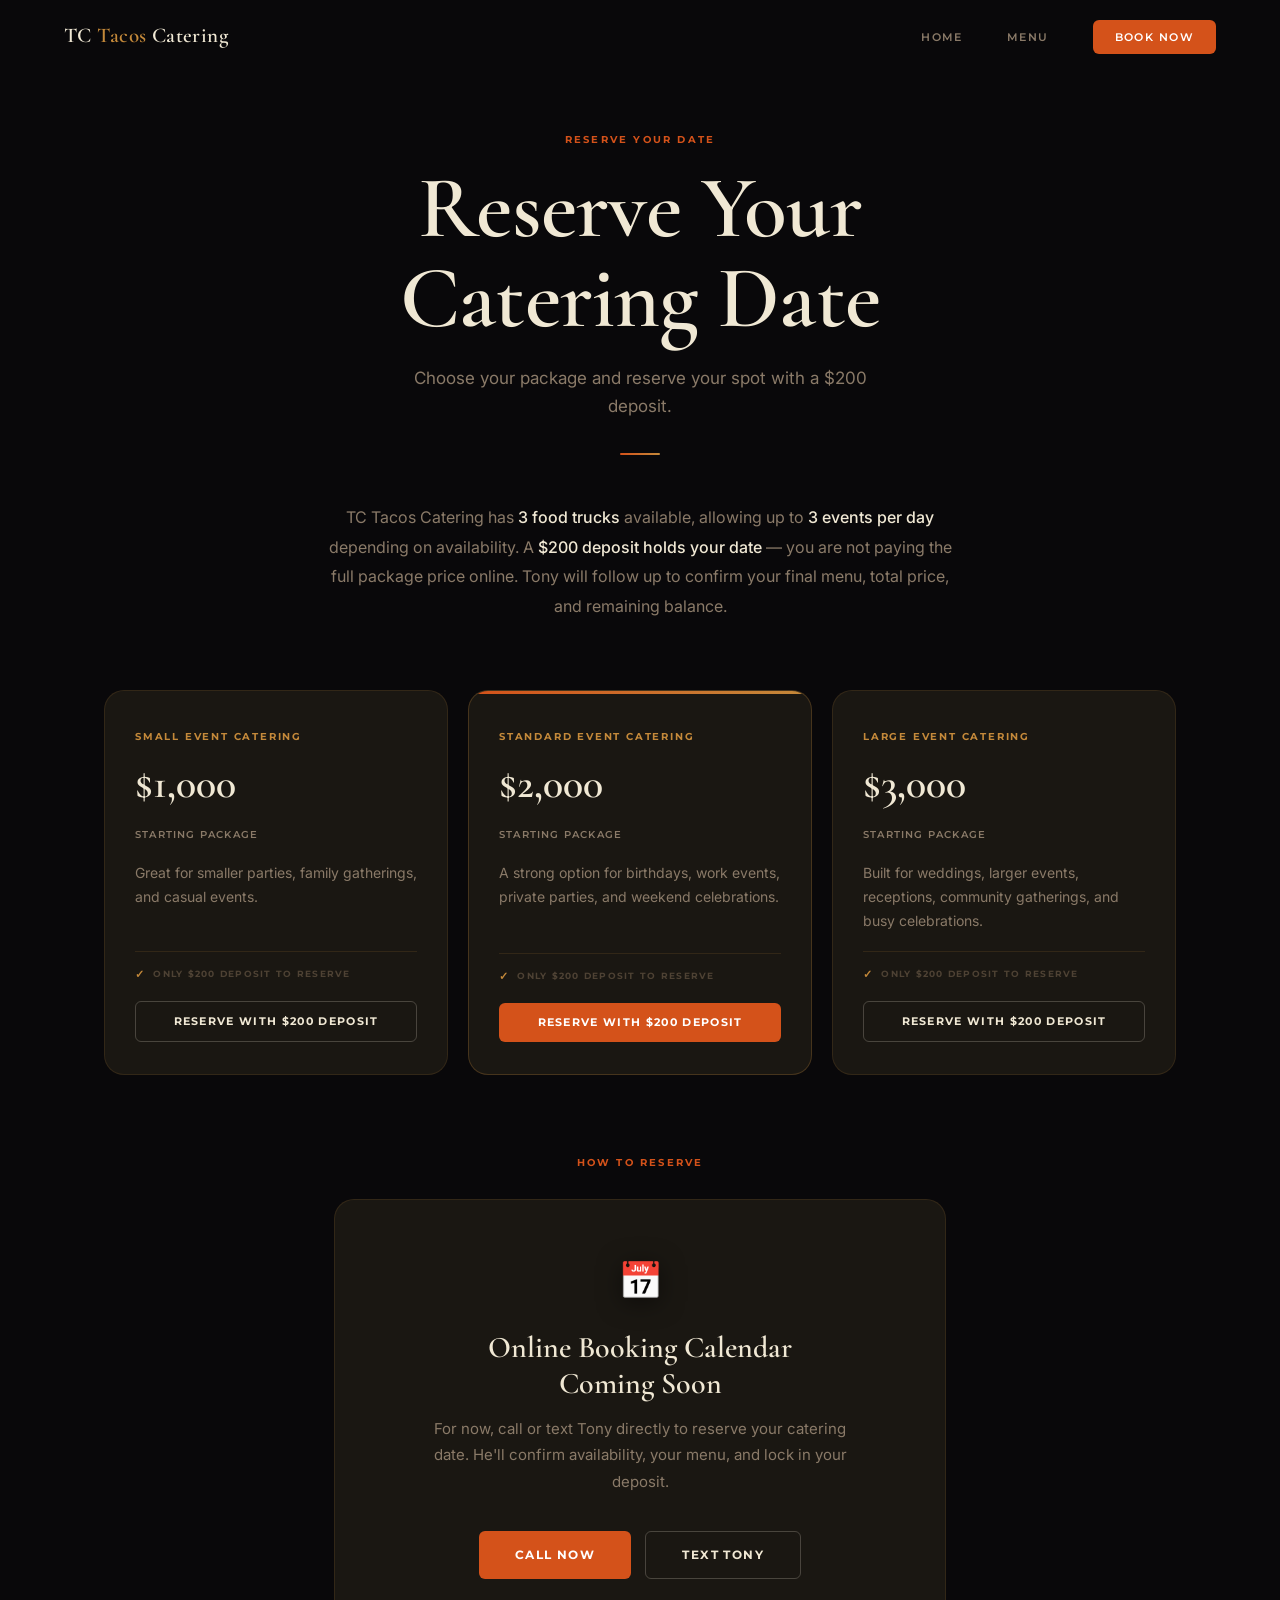
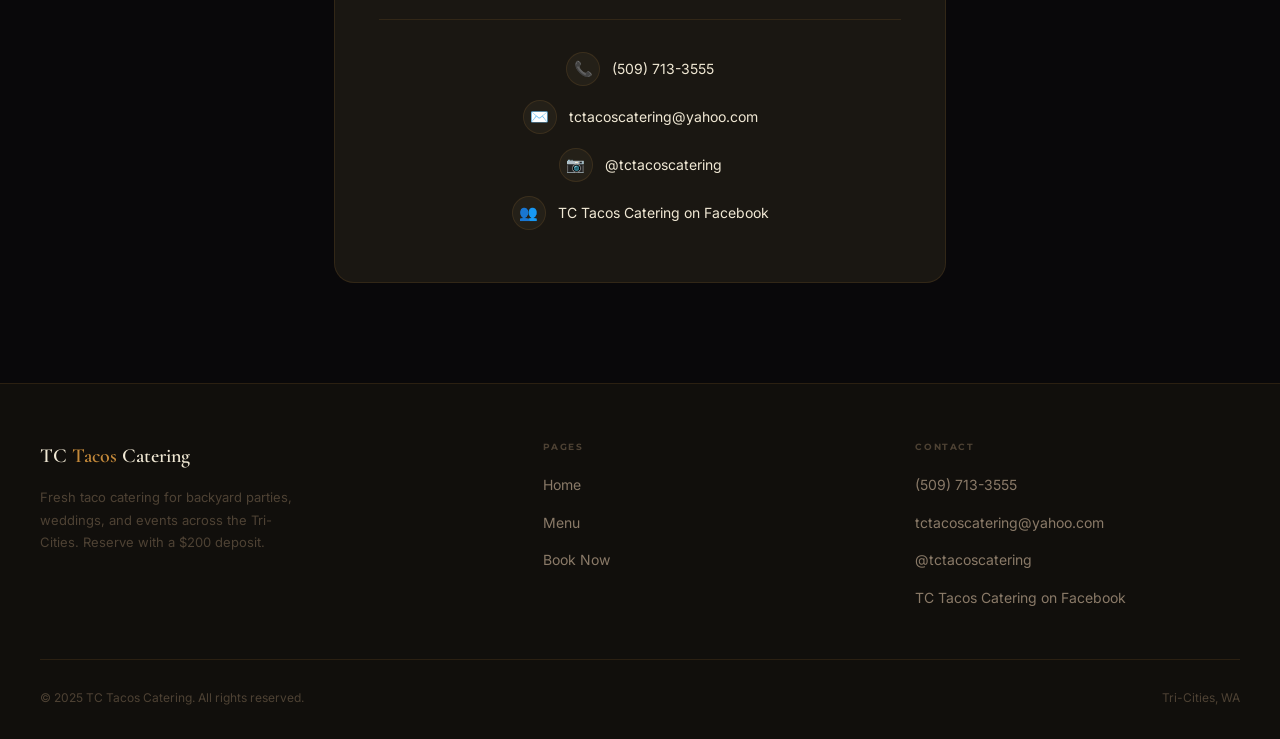
==== book.html @ 6b004a6e "Integrate top-down food dish images into the menu slider, replacing emojis" ====
<!DOCTYPE html>
<html lang="en">
<head>
  <meta charset="UTF-8">
  <meta name="viewport" content="width=device-width, initial-scale=1.0">
  <title>Book Now | TC Tacos Catering</title>
  <meta name="description" content="Reserve your TC Tacos Catering date. Choose your package and hold your spot with a $200 deposit. Tony will follow up to confirm details.">
  <link rel="preconnect" href="https://fonts.googleapis.com">
  <link rel="preconnect" href="https://fonts.gstatic.com" crossorigin>
  <link href="https://fonts.googleapis.com/css2?family=Cormorant+Garamond:ital,wght@0,400;0,600;0,700;1,400&family=Montserrat:wght@400;500;600;700&family=Inter:wght@400;500&display=swap" rel="stylesheet">
  <link rel="stylesheet" href="styles.css">
</head>
<body>

  <!-- ── Navigation ──────────────────────────────────────────── -->
  <nav class="nav" id="nav">
    <div class="nav-inner">
      <a href="index.html" class="nav-logo">TC <span>Tacos</span> Catering</a>
      <button class="nav-toggle" aria-label="Open menu" aria-expanded="false">
        <span></span><span></span><span></span>
      </button>
      <ul class="nav-links">
        <li><a href="index.html">Home</a></li>
        <li><a href="menu.html">Menu</a></li>
        <li><a href="book.html" class="nav-cta">Book Now</a></li>
      </ul>
    </div>
  </nav>

  <main>

    <!-- ── Page Header ─────────────────────────────────────────── -->
    <header class="page-header">
      <p class="page-eyebrow">Reserve Your Date</p>
      <h1 class="page-title">Reserve Your<br>Catering Date</h1>
      <p class="page-subtitle">Choose your package and reserve your spot with a $200 deposit.</p>
      <div class="section-divider"></div>
    </header>

    <!-- ── How It Works ────────────────────────────────────────── -->
    <div class="book-intro">
      <p>
        TC Tacos Catering has <strong>3 food trucks</strong> available, allowing up to
        <strong>3 events per day</strong> depending on availability. A <strong>$200 deposit
        holds your date</strong> — you are not paying the full package price online.
        Tony will follow up to confirm your final menu, total price, and remaining balance.
      </p>
    </div>

    <!-- ── Packages ─────────────────────────────────────────────── -->
    <section class="packages-section">
      <div class="packages-grid">

        <!-- Small -->
        <div class="package-card">
          <p class="package-name">Small Event Catering</p>
          <div class="package-price">$1,000</div>
          <p class="package-price-sub">Starting package</p>
          <p class="package-desc">Great for smaller parties, family gatherings, and casual events.</p>
          <p class="package-deposit-note">Only $200 deposit to reserve</p>
          <a href="#booking" class="btn btn-outline">Reserve with $200 Deposit</a>
        </div>

        <!-- Standard (featured) -->
        <div class="package-card featured">
          <p class="package-name">Standard Event Catering</p>
          <div class="package-price">$2,000</div>
          <p class="package-price-sub">Starting package</p>
          <p class="package-desc">A strong option for birthdays, work events, private parties, and weekend celebrations.</p>
          <p class="package-deposit-note">Only $200 deposit to reserve</p>
          <a href="#booking" class="btn btn-primary">Reserve with $200 Deposit</a>
        </div>

        <!-- Large -->
        <div class="package-card">
          <p class="package-name">Large Event Catering</p>
          <div class="package-price">$3,000</div>
          <p class="package-price-sub">Starting package</p>
          <p class="package-desc">Built for weddings, larger events, receptions, community gatherings, and busy celebrations.</p>
          <p class="package-deposit-note">Only $200 deposit to reserve</p>
          <a href="#booking" class="btn btn-outline">Reserve with $200 Deposit</a>
        </div>

      </div>
    </section>

    <!-- ── Booking Placeholder ──────────────────────────────────── -->
    <!--
      CALENDLY: When ready, replace the booking-card block below with:
      <div class="calendly-inline-widget" data-url="YOUR_CALENDLY_URL" style="min-width:320px;height:700px;"></div>
      <script type="text/javascript" src="https://assets.calendly.com/assets/external/widget.js" async></script>
    -->
    <section class="booking-section" id="booking">
      <p class="booking-section-label">How to Reserve</p>
      <div class="booking-card">
        <div class="booking-card-icon">📅</div>
        <h3>Online Booking Calendar<br>Coming Soon</h3>
        <p>
          For now, call or text Tony directly to reserve your catering date.
          He'll confirm availability, your menu, and lock in your deposit.
        </p>
        <div class="booking-actions">
          <a href="tel:5097133555" class="btn btn-primary btn-lg">Call Now</a>
          <a href="sms:5097133555" class="btn btn-outline btn-lg">Text Tony</a>
        </div>
        <hr class="booking-divider">
        <div class="contact-list">
          <div class="contact-item">
            <div class="contact-item-icon">📞</div>
            <span class="contact-item-text"><a href="tel:5097133555">(509) 713-3555</a></span>
          </div>
          <div class="contact-item">
            <div class="contact-item-icon">✉️</div>
            <span class="contact-item-text"><a href="mailto:tctacoscatering@yahoo.com">tctacoscatering@yahoo.com</a></span>
          </div>
          <div class="contact-item">
            <div class="contact-item-icon">📷</div>
            <span class="contact-item-text"><a href="https://instagram.com/tctacoscatering" target="_blank" rel="noopener">@tctacoscatering</a></span>
          </div>
          <div class="contact-item">
            <div class="contact-item-icon">👥</div>
            <span class="contact-item-text"><a href="https://www.facebook.com/tctacoscatering" target="_blank" rel="noopener">TC Tacos Catering on Facebook</a></span>
          </div>
        </div>
      </div>
    </section>

  </main>

  <!-- ── Footer ────────────────────────────────────────────────── -->
  <footer class="footer">
    <div class="footer-grid">
      <div>
        <div class="footer-logo">TC <span>Tacos</span> Catering</div>
        <p class="footer-tagline">Fresh taco catering for backyard parties, weddings, and events across the Tri-Cities. Reserve with a $200 deposit.</p>
      </div>
      <div class="footer-col">
        <h4>Pages</h4>
        <ul>
          <li><a href="index.html">Home</a></li>
          <li><a href="menu.html">Menu</a></li>
          <li><a href="book.html">Book Now</a></li>
        </ul>
      </div>
      <div class="footer-col">
        <h4>Contact</h4>
        <ul>
          <li><a href="tel:5097133555">(509) 713-3555</a></li>
          <li><a href="mailto:tctacoscatering@yahoo.com">tctacoscatering@yahoo.com</a></li>
          <li><a href="https://instagram.com/tctacoscatering" target="_blank" rel="noopener">@tctacoscatering</a></li>
          <li><a href="https://www.facebook.com/tctacoscatering" target="_blank" rel="noopener">TC Tacos Catering on Facebook</a></li>
        </ul>
      </div>
    </div>
    <div class="footer-bottom">
      <p>&copy; 2025 TC Tacos Catering. All rights reserved.</p>
      <p>Tri-Cities, WA</p>
    </div>
  </footer>

  <script src="app.js"></script>
</body>
</html>
---- styles.css ----
/* ============================================================
   TC TACOS CATERING — STYLES
   ============================================================ */

/* --- Reset & Variables ------------------------------------ */
*, *::before, *::after {
  margin: 0;
  padding: 0;
  box-sizing: border-box;
}

:root {
  --bg:           #09080a;
  --bg-2:         #110f0c;
  --surface:      #1a1712;
  --surface-2:    #242018;
  --border:       rgba(196, 137, 58, 0.14);
  --border-2:     rgba(240, 232, 212, 0.08);
  --accent:       #d4521a;
  --accent-hover: #e05e24;
  --accent-2:     #c4893a;
  --accent-glow:  rgba(212, 82, 26, 0.28);
  --text:         #f0e8d4;
  --text-muted:   #8a7a68;
  --text-dim:     #4e4234;

  --font-display: 'Cormorant Garamond', Georgia, serif;
  --font-head:    'Montserrat', sans-serif;
  --font-body:    'Inter', sans-serif;

  --nav-h: 72px;
  --radius-sm: 6px;
  --radius-md: 12px;
  --radius-lg: 20px;
}

html {
  scroll-behavior: smooth;
}

body {
  font-family: var(--font-body);
  background: var(--bg);
  color: var(--text);
  line-height: 1.6;
  -webkit-font-smoothing: antialiased;
  overflow-x: hidden;
}

img, video { max-width: 100%; display: block; }
a { color: inherit; text-decoration: none; }

body { animation: page-in 0.4s ease; }

@keyframes page-in {
  from { opacity: 0; transform: translateY(6px); }
  to   { opacity: 1; transform: translateY(0); }
}

/* ============================================================
   NAVIGATION
   ============================================================ */

.nav {
  position: fixed;
  top: 0; left: 0; right: 0;
  z-index: 100;
  height: var(--nav-h);
  transition: background 0.3s ease, backdrop-filter 0.3s ease, border-color 0.3s ease;
  border-bottom: 1px solid transparent;
}

.nav.scrolled {
  background: rgba(9, 8, 10, 0.94);
  backdrop-filter: blur(16px);
  -webkit-backdrop-filter: blur(16px);
  border-bottom-color: var(--border);
}

.nav-inner {
  max-width: 1200px;
  margin: 0 auto;
  padding: 0 24px;
  height: 100%;
  display: flex;
  align-items: center;
  justify-content: space-between;
}

.nav-logo {
  font-family: var(--font-display);
  font-size: 21px;
  font-weight: 600;
  color: var(--text);
  letter-spacing: 0.02em;
  z-index: 102;
}

.nav-logo span { color: var(--accent-2); }

.nav-links {
  display: flex;
  align-items: center;
  gap: 44px;
  list-style: none;
}

.nav-links a {
  font-family: var(--font-head);
  font-size: 11px;
  font-weight: 600;
  letter-spacing: 0.13em;
  text-transform: uppercase;
  color: var(--text-muted);
  transition: color 0.2s;
}

.nav-links a:hover,
.nav-links a.active { color: var(--text); }

.nav-links .nav-cta {
  background: var(--accent);
  color: #fff;
  padding: 10px 22px;
  border-radius: var(--radius-sm);
  font-size: 11px;
  transition: background 0.2s, transform 0.2s, box-shadow 0.2s;
}

.nav-links .nav-cta:hover {
  background: var(--accent-hover);
  transform: translateY(-1px);
  box-shadow: 0 6px 20px var(--accent-glow);
  color: #fff;
}

.nav-links .nav-cta.active { color: #fff; }

/* Hamburger */
.nav-toggle {
  display: none;
  flex-direction: column;
  gap: 5px;
  background: none;
  border: none;
  cursor: pointer;
  padding: 8px;
  z-index: 102;
}

.nav-toggle span {
  display: block;
  width: 22px;
  height: 2px;
  background: var(--text);
  border-radius: 2px;
  transition: transform 0.3s ease, opacity 0.3s ease;
}

@media (max-width: 768px) {
  .nav-toggle { display: flex; }

  .nav-links {
    position: fixed;
    inset: 0;
    background: rgba(9, 8, 10, 0.98);
    flex-direction: column;
    justify-content: center;
    align-items: center;
    gap: 36px;
    opacity: 0;
    pointer-events: none;
    transition: opacity 0.3s ease;
    z-index: 101;
  }

  .nav-links.open {
    opacity: 1;
    pointer-events: all;
  }

  .nav-links a { font-size: 14px; color: var(--text-muted); }
  .nav-links .nav-cta { font-size: 13px; padding: 14px 40px; }

  .nav-toggle.open span:nth-child(1) { transform: translateY(7px) rotate(45deg); }
  .nav-toggle.open span:nth-child(2) { opacity: 0; transform: scaleX(0); }
  .nav-toggle.open span:nth-child(3) { transform: translateY(-7px) rotate(-45deg); }
}

/* ============================================================
   BUTTONS
   ============================================================ */

.btn {
  display: inline-flex;
  align-items: center;
  justify-content: center;
  gap: 8px;
  font-family: var(--font-head);
  font-size: 11px;
  font-weight: 700;
  letter-spacing: 0.12em;
  text-transform: uppercase;
  padding: 14px 28px;
  border-radius: var(--radius-sm);
  border: none;
  cursor: pointer;
  transition: all 0.22s ease;
  white-space: nowrap;
  line-height: 1;
}

.btn-primary {
  background: var(--accent);
  color: #fff;
}

.btn-primary:hover {
  background: var(--accent-hover);
  transform: translateY(-2px);
  box-shadow: 0 8px 28px var(--accent-glow);
}

.btn-outline {
  background: transparent;
  color: var(--text);
  border: 1px solid rgba(240, 232, 212, 0.22);
}

.btn-outline:hover {
  background: rgba(240, 232, 212, 0.05);
  border-color: rgba(240, 232, 212, 0.38);
  transform: translateY(-2px);
}

.btn-lg {
  font-size: 12px;
  padding: 17px 36px;
}

/* ============================================================
   HERO — HOME PAGE
   ============================================================ */

.hero {
  position: relative;
  min-height: 100vh;
  min-height: 100svh;
  display: flex;
  flex-direction: column;
  justify-content: flex-end;
  overflow: hidden;
}

/* Warm backyard-at-dusk gradient — visible when video is absent */
.hero-bg {
  position: absolute;
  inset: 0;
  z-index: 0;
  background:
    radial-gradient(ellipse 90% 60% at 15% 85%, rgba(185, 72, 16, 0.38) 0%, transparent 55%),
    radial-gradient(ellipse 60% 70% at 80% 25%, rgba(130, 58, 12, 0.18) 0%, transparent 50%),
    radial-gradient(ellipse 100% 55% at 50% 100%, rgba(110, 48, 8, 0.48) 0%, transparent 58%),
    radial-gradient(ellipse 40% 40% at 60% 60%, rgba(80, 32, 6, 0.12) 0%, transparent 70%),
    #09080a;
}

.hero-video {
  position: absolute;
  inset: 0;
  width: 100%;
  height: 100%;
  object-fit: cover;
  z-index: 1;
  opacity: 0;
  transition: opacity 1.8s ease;
}

.hero-video.playing { opacity: 1; }

.hero-overlay {
  position: absolute;
  inset: 0;
  z-index: 2;
  background: linear-gradient(
    to bottom,
    rgba(9,8,10,0.18) 0%,
    rgba(9,8,10,0.06) 35%,
    rgba(9,8,10,0.55) 75%,
    rgba(9,8,10,0.94) 100%
  );
}

.hero-content {
  position: relative;
  z-index: 4;
  width: 100%;
  max-width: 1200px;
  margin: 0 auto;
  padding: 0 24px 80px;
}

.hero-eyebrow {
  font-family: var(--font-head);
  font-size: 11px;
  font-weight: 600;
  letter-spacing: 0.22em;
  text-transform: uppercase;
  color: var(--accent-2);
  margin-bottom: 18px;
}

.hero-headline {
  font-family: var(--font-display);
  font-size: clamp(56px, 9.5vw, 108px);
  font-weight: 600;
  line-height: 0.97;
  color: var(--text);
  margin-bottom: 26px;
  letter-spacing: -0.01em;
  text-shadow: 0 0 100px rgba(200, 80, 20, 0.22);
}

.hero-subheadline {
  font-family: var(--font-body);
  font-size: clamp(16px, 2.2vw, 20px);
  color: var(--text-muted);
  max-width: 480px;
  margin-bottom: 16px;
  line-height: 1.65;
}

.hero-support {
  font-family: var(--font-body);
  font-size: 14px;
  color: var(--text-dim);
  max-width: 400px;
  margin-bottom: 40px;
  line-height: 1.75;
}

.hero-actions {
  display: flex;
  gap: 14px;
  flex-wrap: wrap;
}

/* Video status badge — hidden when video plays */
.video-status-badge {
  position: absolute;
  bottom: 28px;
  left: 50%;
  transform: translateX(-50%);
  z-index: 5;
  display: inline-flex;
  align-items: center;
  gap: 8px;
  background: rgba(255,255,255,0.06);
  backdrop-filter: blur(10px);
  -webkit-backdrop-filter: blur(10px);
  border: 1px solid rgba(255,255,255,0.09);
  border-radius: 100px;
  padding: 7px 18px;
  font-family: var(--font-head);
  font-size: 9px;
  font-weight: 600;
  letter-spacing: 0.13em;
  text-transform: uppercase;
  color: rgba(240, 232, 212, 0.45);
  white-space: nowrap;
  transition: opacity 1s ease;
}

.video-status-dot {
  width: 5px;
  height: 5px;
  border-radius: 50%;
  background: var(--accent);
  animation: pulse-dot 2.4s ease infinite;
  flex-shrink: 0;
}

@keyframes pulse-dot {
  0%, 100% { opacity: 1; transform: scale(1); }
  50%       { opacity: 0.35; transform: scale(0.65); }
}

/* ============================================================
   TRUST STRIP — HOME PAGE
   ============================================================ */

.trust-strip {
  position: relative;
  z-index: 4;
  border-top: 1px solid var(--border);
  background: rgba(17, 15, 12, 0.85);
  backdrop-filter: blur(10px);
  -webkit-backdrop-filter: blur(10px);
}

.trust-strip-inner {
  max-width: 1200px;
  margin: 0 auto;
  padding: 26px 24px;
  display: grid;
  grid-template-columns: repeat(4, 1fr);
  gap: 16px;
}

.trust-item {
  display: flex;
  flex-direction: column;
  align-items: center;
  text-align: center;
  gap: 5px;
}

.trust-item-value {
  font-family: var(--font-display);
  font-size: 26px;
  font-weight: 600;
  color: var(--accent-2);
  line-height: 1;
}

.trust-item-label {
  font-family: var(--font-head);
  font-size: 9px;
  font-weight: 600;
  letter-spacing: 0.12em;
  text-transform: uppercase;
  color: var(--text-muted);
}

@media (max-width: 600px) {
  .trust-strip-inner {
    grid-template-columns: repeat(2, 1fr);
    gap: 20px 16px;
  }
}

/* ============================================================
   PAGE HEADER — SHARED
   ============================================================ */

.page-header {
  padding: calc(var(--nav-h) + 60px) 24px 48px;
  text-align: center;
}

.page-eyebrow {
  font-family: var(--font-head);
  font-size: 10px;
  font-weight: 700;
  letter-spacing: 0.22em;
  text-transform: uppercase;
  color: var(--accent);
  margin-bottom: 16px;
}

.page-title {
  font-family: var(--font-display);
  font-size: clamp(48px, 8vw, 88px);
  font-weight: 600;
  color: var(--text);
  line-height: 1.02;
  margin-bottom: 20px;
  letter-spacing: -0.01em;
}

.page-subtitle {
  font-family: var(--font-body);
  font-size: 17px;
  color: var(--text-muted);
  line-height: 1.7;
  max-width: 520px;
  margin: 0 auto;
}

.section-divider {
  width: 40px;
  height: 2px;
  background: linear-gradient(to right, var(--accent), var(--accent-2));
  margin: 32px auto 0;
  border-radius: 2px;
}

/* ============================================================
   MENU PAGE — CAROUSEL
   ============================================================ */

.carousel-outer {
  /* Full-bleed past any padding */
  width: 100vw;
  position: relative;
  left: 50%;
  transform: translateX(-50%);
  overflow: hidden;
  padding: 8px 0 20px;
}

/* Fade edges */
.carousel-outer::before,
.carousel-outer::after {
  content: '';
  position: absolute;
  top: 0; bottom: 0;
  width: 100px;
  z-index: 2;
  pointer-events: none;
}
.carousel-outer::before {
  left: 0;
  background: linear-gradient(to right, var(--bg) 0%, transparent 100%);
}
.carousel-outer::after {
  right: 0;
  background: linear-gradient(to left, var(--bg) 0%, transparent 100%);
}

.carousel-track {
  display: flex;
  width: max-content;
  animation: carousel-scroll 38s linear infinite;
}

.carousel-track:hover {
  animation-play-state: paused;
}

@keyframes carousel-scroll {
  0%   { transform: translateX(0); }
  100% { transform: translateX(-50%); }
}

.food-card {
  flex: 0 0 204px;
  height: 268px;
  margin-right: 16px;
  background: linear-gradient(160deg, var(--surface-2) 0%, var(--surface) 100%);
  border: 1px solid var(--border);
  border-radius: var(--radius-md);
  display: flex;
  flex-direction: column;
  align-items: center;
  justify-content: space-between;
  padding: 32px 20px 26px;
  position: relative;
  overflow: hidden;
  cursor: default;
  transition: border-color 0.3s;
}

.food-card::before {
  content: '';
  position: absolute;
  inset: 0;
  background: radial-gradient(ellipse at 50% 15%, rgba(196, 137, 58, 0.07) 0%, transparent 70%);
  pointer-events: none;
}

.food-card:hover {
  border-color: rgba(196, 137, 58, 0.32);
}

.food-card-emoji {
  font-size: 68px;
  line-height: 1;
  filter: drop-shadow(0 6px 18px rgba(0,0,0,0.65));
  position: relative;
  z-index: 1;
}

.food-card-image {
  width: 120px;
  height: 120px;
  object-fit: contain;
  filter: drop-shadow(0 8px 16px rgba(0,0,0,0.6));
  position: relative;
  z-index: 1;
  transition: transform 0.4s cubic-bezier(0.25, 0.8, 0.25, 1);
}

.food-card:hover .food-card-image {
  transform: scale(1.1) rotate(4deg);
}

.food-card-name {
  font-family: var(--font-display);
  font-size: 19px;
  font-weight: 600;
  color: var(--text);
  text-align: center;
  line-height: 1.2;
  position: relative;
  z-index: 1;
}

.menu-note {
  text-align: center;
  padding: 20px 24px 52px;
  font-family: var(--font-body);
  font-size: 13px;
  color: var(--text-dim);
  font-style: italic;
  letter-spacing: 0.01em;
}

.menu-cta {
  text-align: center;
  padding: 64px 24px 96px;
  background: linear-gradient(to bottom, transparent 0%, var(--bg-2) 25%, var(--bg-2) 75%, transparent 100%);
  border-top: 1px solid var(--border);
}

.menu-cta h2 {
  font-family: var(--font-display);
  font-size: clamp(34px, 5.5vw, 56px);
  font-weight: 600;
  color: var(--text);
  margin-bottom: 36px;
  line-height: 1.15;
}

/* ============================================================
   BOOK NOW PAGE
   ============================================================ */

.book-intro {
  max-width: 680px;
  margin: 0 auto;
  padding: 0 24px 68px;
  text-align: center;
}

.book-intro p {
  font-family: var(--font-body);
  font-size: 16px;
  color: var(--text-muted);
  line-height: 1.85;
}

.book-intro strong {
  color: var(--text);
  font-weight: 500;
}

/* Packages */
.packages-section {
  max-width: 1120px;
  margin: 0 auto;
  padding: 0 24px 80px;
}

.packages-grid {
  display: grid;
  grid-template-columns: repeat(3, 1fr);
  gap: 20px;
}

@media (max-width: 900px) {
  .packages-grid {
    grid-template-columns: 1fr;
    max-width: 480px;
    margin: 0 auto;
  }
}

.package-card {
  background: var(--surface);
  border: 1px solid var(--border);
  border-radius: var(--radius-lg);
  padding: 38px 30px 32px;
  display: flex;
  flex-direction: column;
  gap: 18px;
  transition: border-color 0.3s ease, transform 0.3s ease, box-shadow 0.3s ease;
  position: relative;
  overflow: hidden;
}

.package-card::after {
  content: '';
  position: absolute;
  top: 0; left: 0; right: 0;
  height: 3px;
  background: linear-gradient(to right, var(--accent), var(--accent-2));
  opacity: 0;
  transition: opacity 0.3s ease;
}

.package-card:hover {
  border-color: rgba(196, 137, 58, 0.3);
  transform: translateY(-4px);
  box-shadow: 0 20px 48px rgba(0,0,0,0.4);
}

.package-card:hover::after { opacity: 1; }

.package-card.featured {
  border-color: rgba(196, 137, 58, 0.26);
}

.package-card.featured::after { opacity: 1; }

.package-name {
  font-family: var(--font-head);
  font-size: 10px;
  font-weight: 700;
  letter-spacing: 0.18em;
  text-transform: uppercase;
  color: var(--accent-2);
}

.package-price {
  font-family: var(--font-display);
  font-size: 42px;
  font-weight: 600;
  color: var(--text);
  line-height: 1;
}

.package-price-sub {
  font-family: var(--font-head);
  font-size: 10px;
  font-weight: 600;
  letter-spacing: 0.12em;
  text-transform: uppercase;
  color: var(--text-muted);
  margin-top: 4px;
}

.package-desc {
  font-family: var(--font-body);
  font-size: 14px;
  color: var(--text-muted);
  line-height: 1.72;
  flex: 1;
}

.package-deposit-note {
  display: flex;
  align-items: center;
  gap: 8px;
  font-family: var(--font-head);
  font-size: 9px;
  font-weight: 700;
  letter-spacing: 0.14em;
  text-transform: uppercase;
  color: var(--text-dim);
  padding-top: 14px;
  border-top: 1px solid var(--border);
}

.package-deposit-note::before {
  content: '✓';
  color: var(--accent-2);
  font-size: 11px;
}

/* Booking Placeholder */
.booking-section {
  max-width: 660px;
  margin: 0 auto;
  padding: 0 24px 100px;
}

.booking-section-label {
  text-align: center;
  font-family: var(--font-head);
  font-size: 10px;
  font-weight: 700;
  letter-spacing: 0.22em;
  text-transform: uppercase;
  color: var(--accent);
  margin-bottom: 28px;
}

.booking-card {
  background: var(--surface);
  border: 1px solid var(--border);
  border-radius: var(--radius-lg);
  padding: 52px 44px;
  text-align: center;
}

@media (max-width: 480px) {
  .booking-card { padding: 36px 24px; }
}

.booking-card-icon {
  font-size: 36px;
  margin-bottom: 20px;
  filter: drop-shadow(0 4px 12px rgba(0,0,0,0.5));
}

.booking-card h3 {
  font-family: var(--font-display);
  font-size: 30px;
  font-weight: 600;
  color: var(--text);
  margin-bottom: 14px;
  line-height: 1.2;
}

.booking-card p {
  font-family: var(--font-body);
  font-size: 15px;
  color: var(--text-muted);
  line-height: 1.75;
  margin-bottom: 36px;
  max-width: 420px;
  margin-left: auto;
  margin-right: auto;
}

.booking-actions {
  display: flex;
  gap: 14px;
  justify-content: center;
  flex-wrap: wrap;
  margin-bottom: 40px;
}

.booking-divider {
  border: none;
  border-top: 1px solid var(--border);
  margin-bottom: 32px;
}

.contact-list {
  display: flex;
  flex-direction: column;
  gap: 14px;
}

.contact-item {
  display: flex;
  align-items: center;
  justify-content: center;
  gap: 12px;
}

.contact-item-icon {
  width: 34px;
  height: 34px;
  border-radius: 50%;
  background: var(--surface-2);
  border: 1px solid var(--border);
  display: flex;
  align-items: center;
  justify-content: center;
  font-size: 15px;
  flex-shrink: 0;
}

.contact-item-text {
  font-family: var(--font-body);
  font-size: 14px;
  color: var(--text-muted);
}

.contact-item-text a {
  color: var(--text);
  transition: color 0.2s;
}

.contact-item-text a:hover { color: var(--accent-2); }

/* ============================================================
   FOOTER
   ============================================================ */

.footer {
  border-top: 1px solid var(--border);
  background: var(--bg-2);
  padding: 56px 24px 32px;
}

.footer-grid {
  max-width: 1200px;
  margin: 0 auto 48px;
  display: grid;
  grid-template-columns: 1.4fr 1fr 1fr;
  gap: 48px;
}

@media (max-width: 768px) {
  .footer-grid {
    grid-template-columns: 1fr;
    gap: 36px;
  }
}

.footer-logo {
  font-family: var(--font-display);
  font-size: 20px;
  font-weight: 600;
  color: var(--text);
  margin-bottom: 14px;
}

.footer-logo span { color: var(--accent-2); }

.footer-tagline {
  font-family: var(--font-body);
  font-size: 13px;
  color: var(--text-dim);
  line-height: 1.75;
  max-width: 260px;
}

.footer-col h4 {
  font-family: var(--font-head);
  font-size: 9px;
  font-weight: 700;
  letter-spacing: 0.18em;
  text-transform: uppercase;
  color: var(--text-dim);
  margin-bottom: 18px;
}

.footer-col ul { list-style: none; display: flex; flex-direction: column; gap: 12px; }

.footer-col ul a {
  font-family: var(--font-body);
  font-size: 14px;
  color: var(--text-muted);
  transition: color 0.2s;
}

.footer-col ul a:hover { color: var(--text); }

.footer-bottom {
  max-width: 1200px;
  margin: 0 auto;
  padding-top: 28px;
  border-top: 1px solid var(--border);
  display: flex;
  justify-content: space-between;
  align-items: center;
  flex-wrap: wrap;
  gap: 10px;
}

.footer-bottom p {
  font-family: var(--font-body);
  font-size: 12px;
  color: var(--text-dim);
}
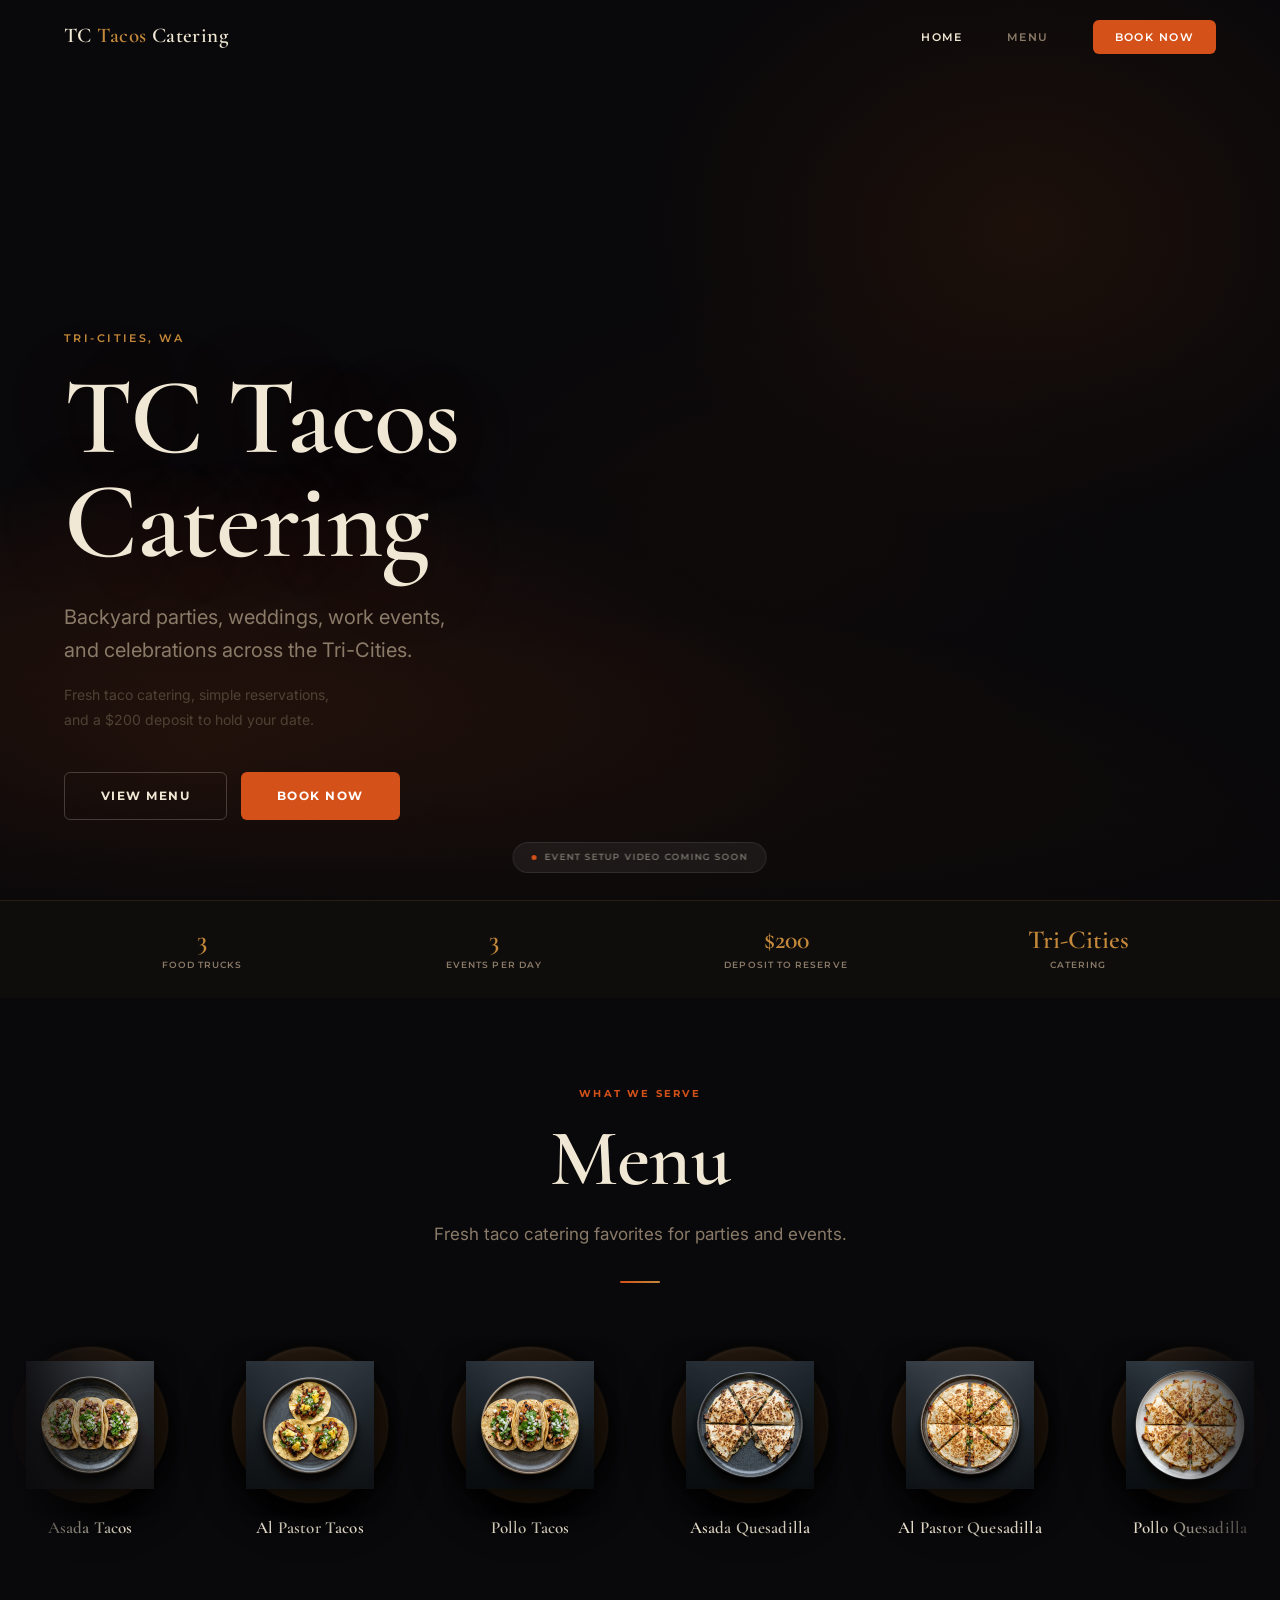
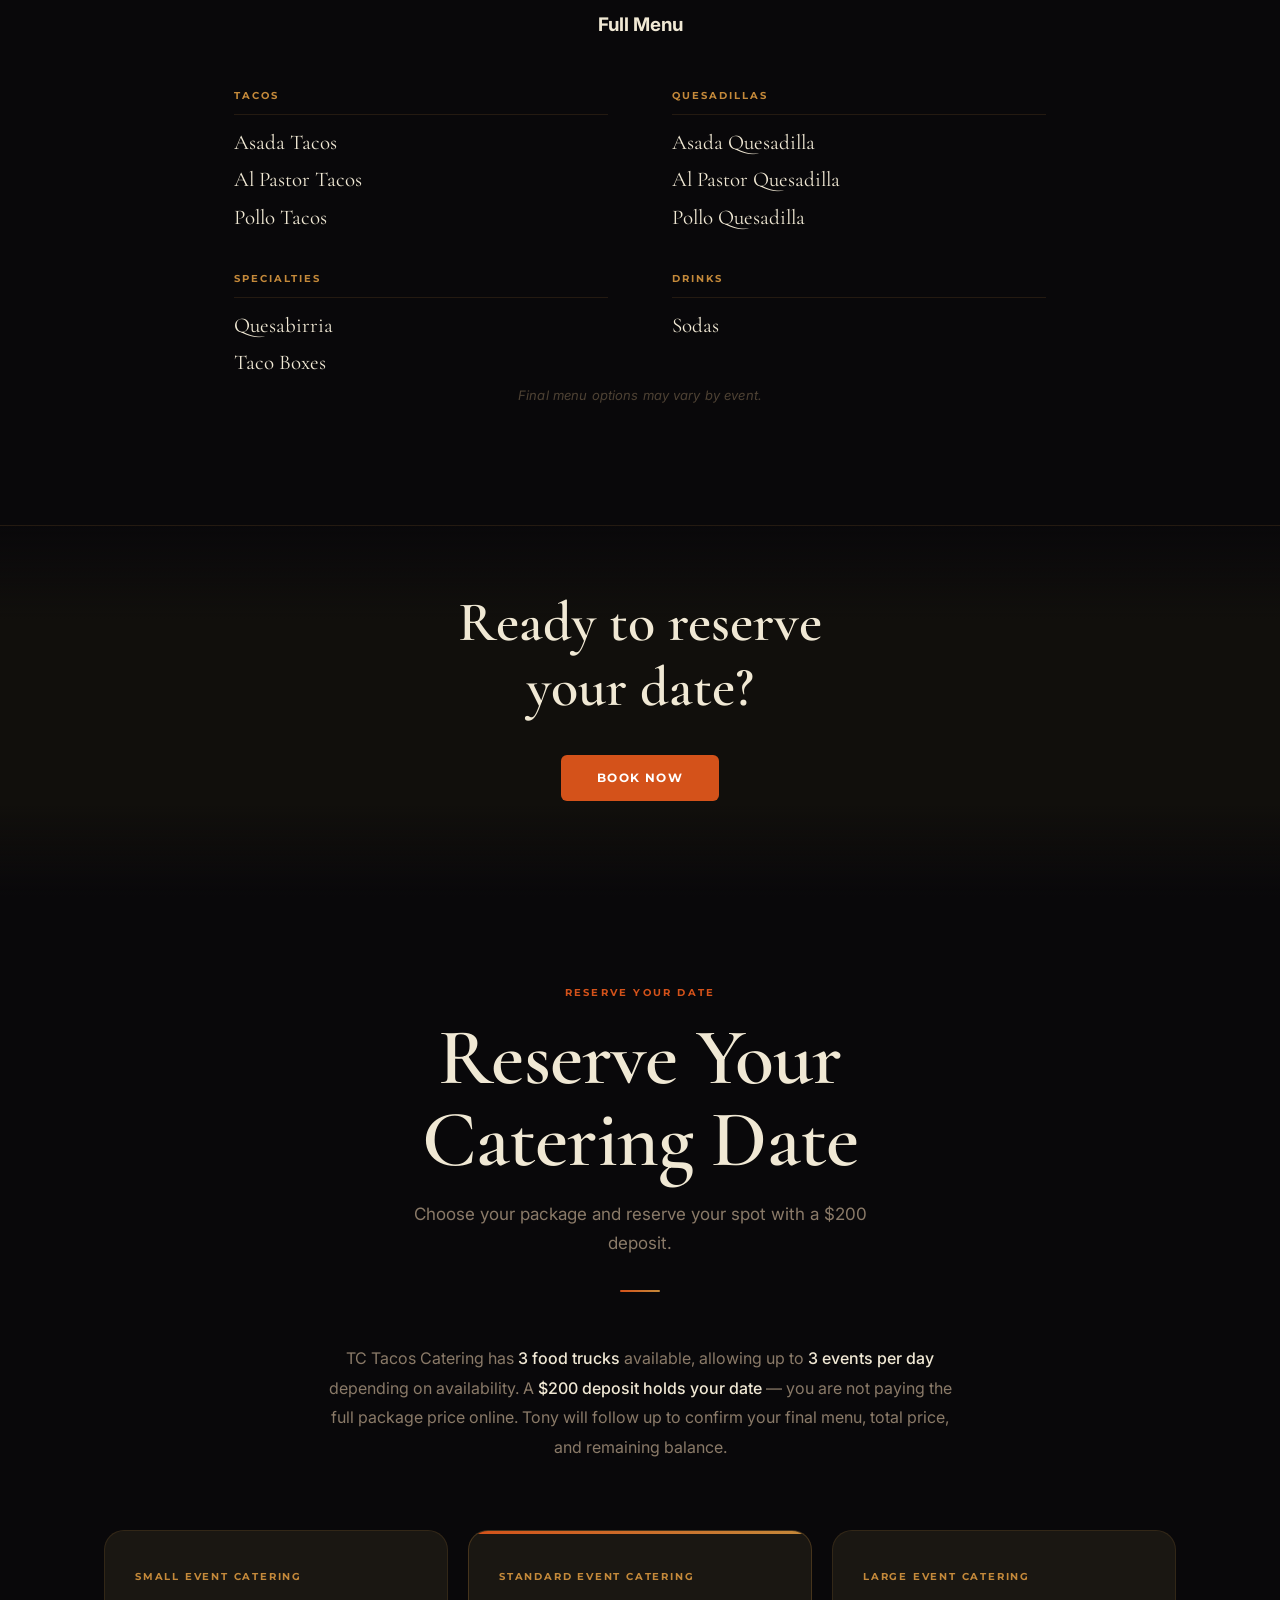
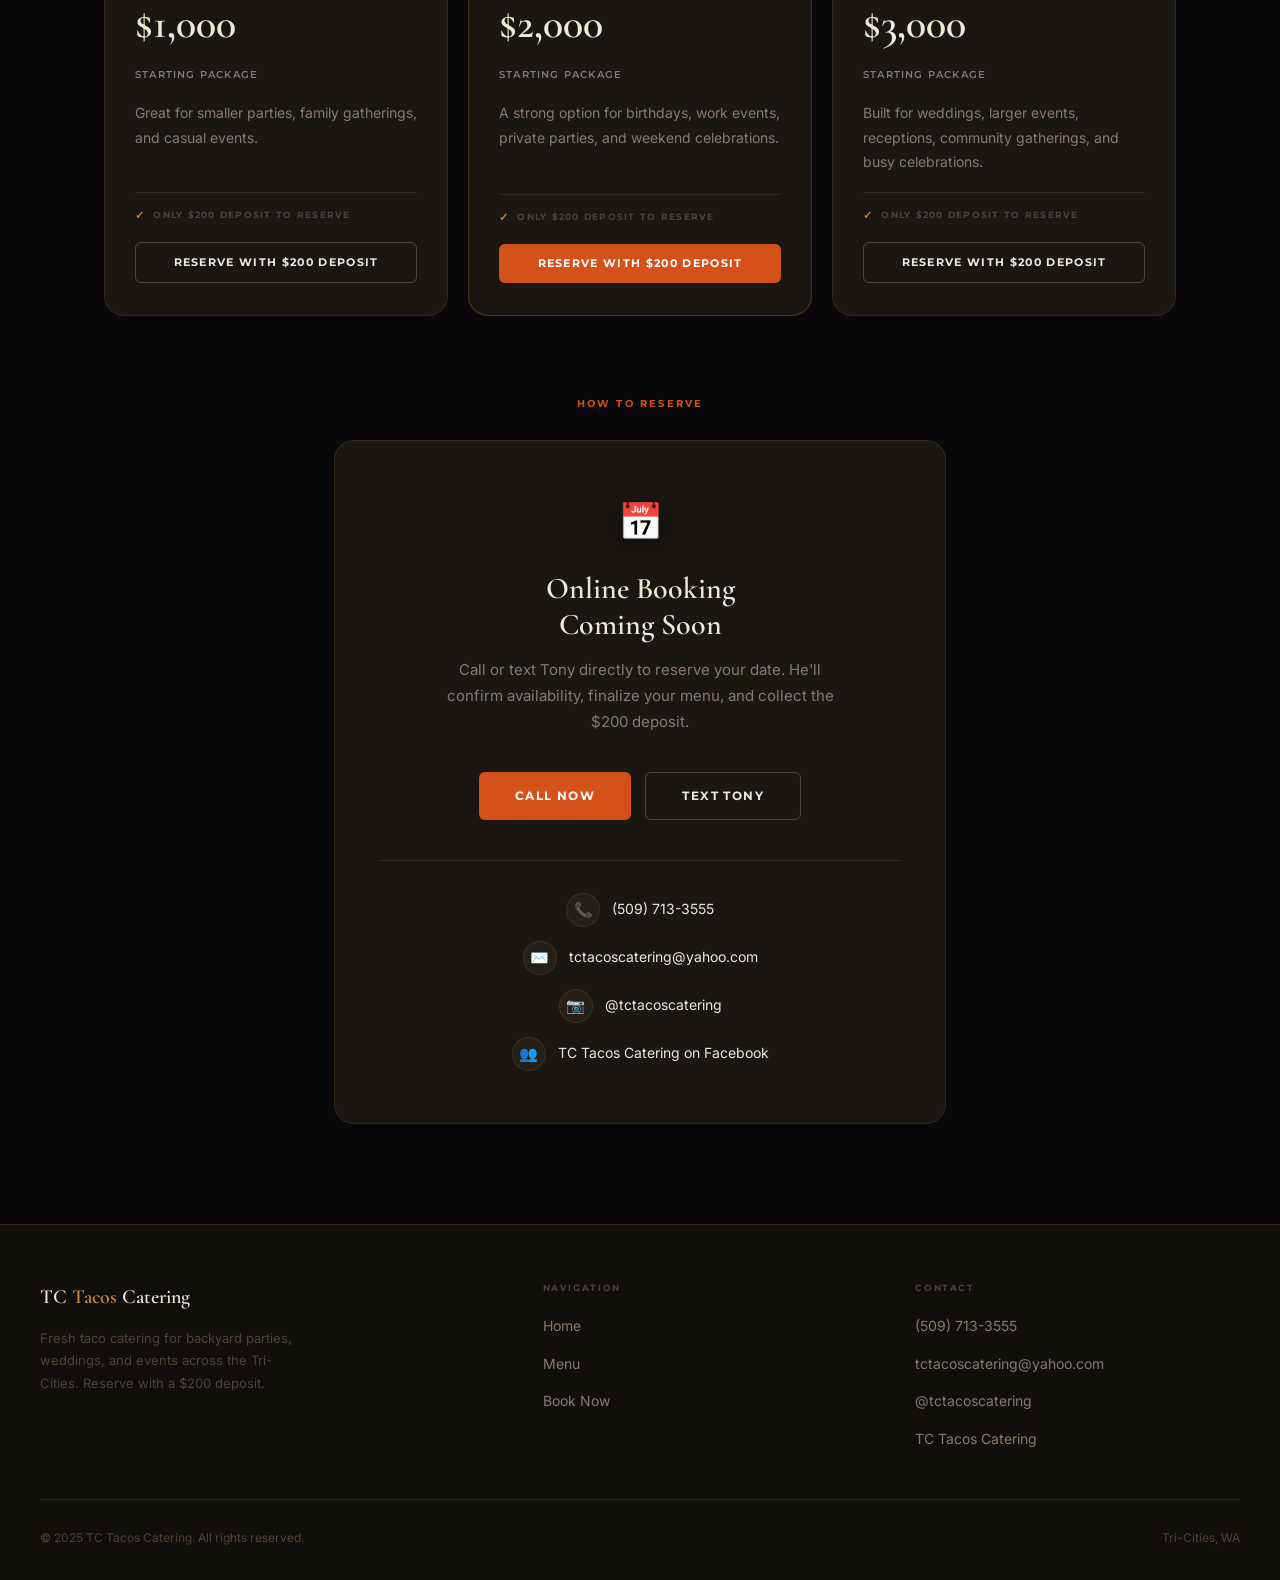
==== commit c8ff22cd: "Convert to single-page site with #home #menu #book anchors - Merged all three pages into one index.h" ====
--- a/book.html
+++ b/book.html
@@ -2,162 +2,10 @@
 <html lang="en">
 <head>
   <meta charset="UTF-8">
-  <meta name="viewport" content="width=device-width, initial-scale=1.0">
-  <title>Book Now | TC Tacos Catering</title>
-  <meta name="description" content="Reserve your TC Tacos Catering date. Choose your package and hold your spot with a $200 deposit. Tony will follow up to confirm details.">
-  <link rel="preconnect" href="https://fonts.googleapis.com">
-  <link rel="preconnect" href="https://fonts.gstatic.com" crossorigin>
-  <link href="https://fonts.googleapis.com/css2?family=Cormorant+Garamond:ital,wght@0,400;0,600;0,700;1,400&family=Montserrat:wght@400;500;600;700&family=Inter:wght@400;500&display=swap" rel="stylesheet">
-  <link rel="stylesheet" href="styles.css">
+  <meta http-equiv="refresh" content="0; url=index.html#book">
+  <title>TC Tacos Catering — Book Now</title>
 </head>
 <body>
-
-  <!-- ── Navigation ──────────────────────────────────────────── -->
-  <nav class="nav" id="nav">
-    <div class="nav-inner">
-      <a href="index.html" class="nav-logo">TC <span>Tacos</span> Catering</a>
-      <button class="nav-toggle" aria-label="Open menu" aria-expanded="false">
-        <span></span><span></span><span></span>
-      </button>
-      <ul class="nav-links">
-        <li><a href="index.html">Home</a></li>
-        <li><a href="menu.html">Menu</a></li>
-        <li><a href="book.html" class="nav-cta">Book Now</a></li>
-      </ul>
-    </div>
-  </nav>
-
-  <main>
-
-    <!-- ── Page Header ─────────────────────────────────────────── -->
-    <header class="page-header">
-      <p class="page-eyebrow">Reserve Your Date</p>
-      <h1 class="page-title">Reserve Your<br>Catering Date</h1>
-      <p class="page-subtitle">Choose your package and reserve your spot with a $200 deposit.</p>
-      <div class="section-divider"></div>
-    </header>
-
-    <!-- ── How It Works ────────────────────────────────────────── -->
-    <div class="book-intro">
-      <p>
-        TC Tacos Catering has <strong>3 food trucks</strong> available, allowing up to
-        <strong>3 events per day</strong> depending on availability. A <strong>$200 deposit
-        holds your date</strong> — you are not paying the full package price online.
-        Tony will follow up to confirm your final menu, total price, and remaining balance.
-      </p>
-    </div>
-
-    <!-- ── Packages ─────────────────────────────────────────────── -->
-    <section class="packages-section">
-      <div class="packages-grid">
-
-        <!-- Small -->
-        <div class="package-card">
-          <p class="package-name">Small Event Catering</p>
-          <div class="package-price">$1,000</div>
-          <p class="package-price-sub">Starting package</p>
-          <p class="package-desc">Great for smaller parties, family gatherings, and casual events.</p>
-          <p class="package-deposit-note">Only $200 deposit to reserve</p>
-          <a href="#booking" class="btn btn-outline">Reserve with $200 Deposit</a>
-        </div>
-
-        <!-- Standard (featured) -->
-        <div class="package-card featured">
-          <p class="package-name">Standard Event Catering</p>
-          <div class="package-price">$2,000</div>
-          <p class="package-price-sub">Starting package</p>
-          <p class="package-desc">A strong option for birthdays, work events, private parties, and weekend celebrations.</p>
-          <p class="package-deposit-note">Only $200 deposit to reserve</p>
-          <a href="#booking" class="btn btn-primary">Reserve with $200 Deposit</a>
-        </div>
-
-        <!-- Large -->
-        <div class="package-card">
-          <p class="package-name">Large Event Catering</p>
-          <div class="package-price">$3,000</div>
-          <p class="package-price-sub">Starting package</p>
-          <p class="package-desc">Built for weddings, larger events, receptions, community gatherings, and busy celebrations.</p>
-          <p class="package-deposit-note">Only $200 deposit to reserve</p>
-          <a href="#booking" class="btn btn-outline">Reserve with $200 Deposit</a>
-        </div>
-
-      </div>
-    </section>
-
-    <!-- ── Booking Placeholder ──────────────────────────────────── -->
-    <!--
-      CALENDLY: When ready, replace the booking-card block below with:
-      <div class="calendly-inline-widget" data-url="YOUR_CALENDLY_URL" style="min-width:320px;height:700px;"></div>
-      <script type="text/javascript" src="https://assets.calendly.com/assets/external/widget.js" async></script>
-    -->
-    <section class="booking-section" id="booking">
-      <p class="booking-section-label">How to Reserve</p>
-      <div class="booking-card">
-        <div class="booking-card-icon">📅</div>
-        <h3>Online Booking Calendar<br>Coming Soon</h3>
-        <p>
-          For now, call or text Tony directly to reserve your catering date.
-          He'll confirm availability, your menu, and lock in your deposit.
-        </p>
-        <div class="booking-actions">
-          <a href="tel:5097133555" class="btn btn-primary btn-lg">Call Now</a>
-          <a href="sms:5097133555" class="btn btn-outline btn-lg">Text Tony</a>
-        </div>
-        <hr class="booking-divider">
-        <div class="contact-list">
-          <div class="contact-item">
-            <div class="contact-item-icon">📞</div>
-            <span class="contact-item-text"><a href="tel:5097133555">(509) 713-3555</a></span>
-          </div>
-          <div class="contact-item">
-            <div class="contact-item-icon">✉️</div>
-            <span class="contact-item-text"><a href="mailto:tctacoscatering@yahoo.com">tctacoscatering@yahoo.com</a></span>
-          </div>
-          <div class="contact-item">
-            <div class="contact-item-icon">📷</div>
-            <span class="contact-item-text"><a href="https://instagram.com/tctacoscatering" target="_blank" rel="noopener">@tctacoscatering</a></span>
-          </div>
-          <div class="contact-item">
-            <div class="contact-item-icon">👥</div>
-            <span class="contact-item-text"><a href="https://www.facebook.com/tctacoscatering" target="_blank" rel="noopener">TC Tacos Catering on Facebook</a></span>
-          </div>
-        </div>
-      </div>
-    </section>
-
-  </main>
-
-  <!-- ── Footer ────────────────────────────────────────────────── -->
-  <footer class="footer">
-    <div class="footer-grid">
-      <div>
-        <div class="footer-logo">TC <span>Tacos</span> Catering</div>
-        <p class="footer-tagline">Fresh taco catering for backyard parties, weddings, and events across the Tri-Cities. Reserve with a $200 deposit.</p>
-      </div>
-      <div class="footer-col">
-        <h4>Pages</h4>
-        <ul>
-          <li><a href="index.html">Home</a></li>
-          <li><a href="menu.html">Menu</a></li>
-          <li><a href="book.html">Book Now</a></li>
-        </ul>
-      </div>
-      <div class="footer-col">
-        <h4>Contact</h4>
-        <ul>
-          <li><a href="tel:5097133555">(509) 713-3555</a></li>
-          <li><a href="mailto:tctacoscatering@yahoo.com">tctacoscatering@yahoo.com</a></li>
-          <li><a href="https://instagram.com/tctacoscatering" target="_blank" rel="noopener">@tctacoscatering</a></li>
-          <li><a href="https://www.facebook.com/tctacoscatering" target="_blank" rel="noopener">TC Tacos Catering on Facebook</a></li>
-        </ul>
-      </div>
-    </div>
-    <div class="footer-bottom">
-      <p>&copy; 2025 TC Tacos Catering. All rights reserved.</p>
-      <p>Tri-Cities, WA</p>
-    </div>
-  </footer>
-
-  <script src="app.js"></script>
+  <script>window.location.replace('index.html#book');</script>
 </body>
 </html>
